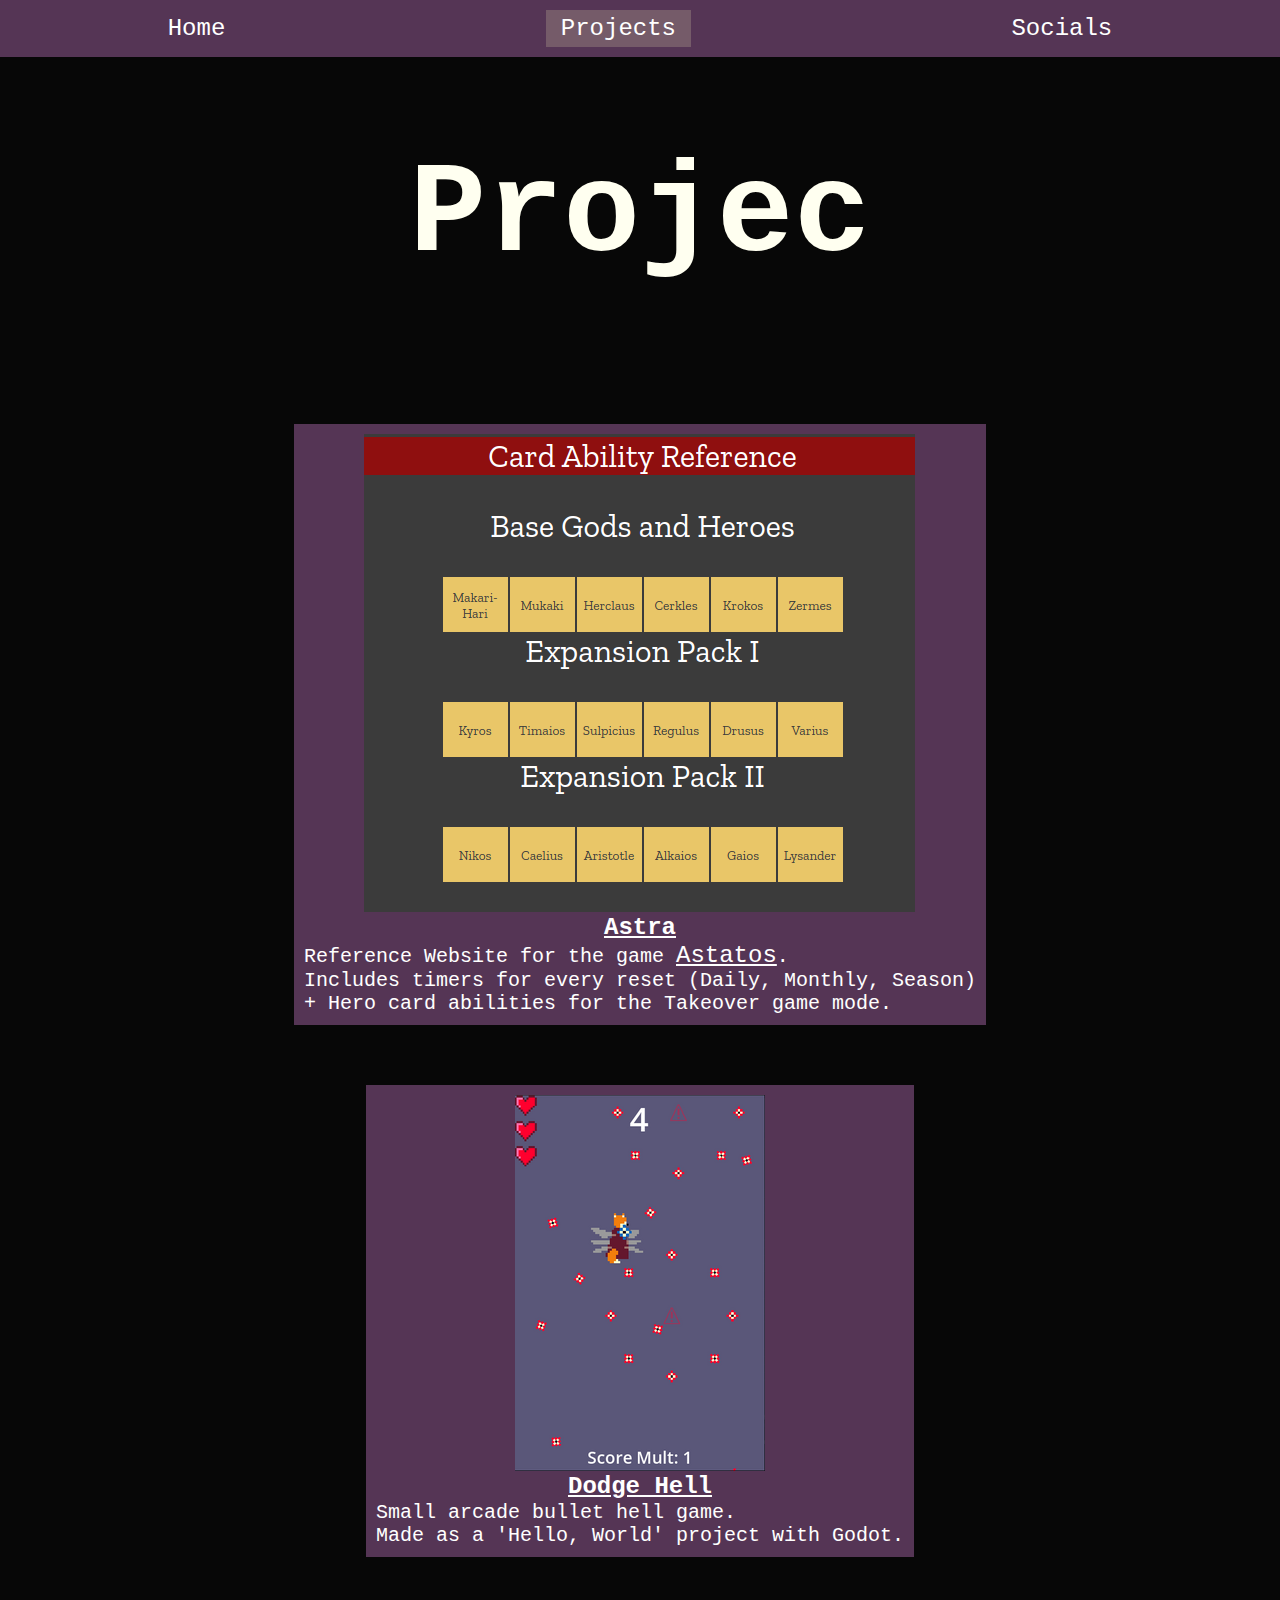
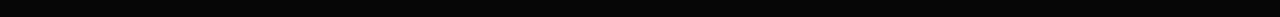
==== projects.html @ ae7c1778 "add atl texts" ====
<!DOCTYPE html>
<html lang="en">
<head>
	<meta charset="UTF-8">
	<meta name="viewport" content="width=device-width, initial-scale=1.0">
	<title>Projects</title>
	<link rel="stylesheet" href="css/grid.css">
	<link rel="stylesheet" href="css/anims.css">
	<link rel="stylesheet" href="css/index.css">
</head>
<body>
	<nav class="navbar">
		<div class="floatdiv">
			<a href="./index.html">Home</a>
			<a class="current">Projects</a>
			<a href="./socials.html">Socials</a>
		</div>
	</nav>
	<h1 class="center bigtext whitetext" id="title">Projects</h1>

	<div class="grid">
		<div class="grid">
			<div class="display flexdircol anim marginzero">

				<img src="img/astra_ss.png" alt="astatosw card ref screenshot">

				<h1><a href="https://maxylion.github.io/astatos-card-ref/" class="ignorepadding">Astra</a></h1>
				<p>
					<span>Reference Website for the game <a class="ignorepadding"href="https://store.steampowered.com/app/1430970/Astatos/">Astatos</a>.
						<br>
						Includes timers for every reset (Daily, Monthly, Season)
						<br>
						+ Hero card abilities for the Takeover game mode.
					</span>
				</p>
			</div>
			<div class="display flexdircol anim marginzero">
				
				<img src="img/dodge_hell_ss.png" alt="dodge hell screenshot">
				<h1><a href="https://maxy-lion.itch.io/dodge-hell" class="ignorepadding">Dodge Hell</a></h1>
				<p>
					<span>Small arcade bullet hell game. 
						<br>
						Made as a 'Hello, World' project with Godot.
					</span>
				</p>
			</div>
		</div>
	</div>

	<script src="index.js"></script>
	<script>
		titleFunc()
	</script>
</body>
</html>
---- css/grid.css ----
.grid {
	padding: 10px;
	display: flex;
	flex-direction: column;
	width: 75%;
	margin: 0 auto;

}
.display {
	margin: 30px 0 0;
	padding:10px;
	display: flex;
	background-color: #553555;
}
.flexdircol{
	flex-direction: column;
}
.display * {
	margin: 0 auto;
	align-self: center;
	color: white;
}
.display img {
	margin: 0 10px
}
---- css/anims.css ----
@keyframes grow {
	0% {
		width: 90%;
		height: 90%;
	}
	100% {
		width: 100%;
		height: 100%;
	}
}
@keyframes shrink {
	100% {
		width: 90%;
		height: 90%;
	}
	0% {
		width: 100%;
		height: 100%;
	}
}
.anim:hover {
	animation-name: grow;
	animation-duration: 500ms;
	animation-play-state: running;
	animation-fill-mode: forwards;
}
.anim:not(:hover) {
	animation-name: shrink;
	animation-duration: 500ms;
	animation-play-state: running;
	animation-fill-mode: forwards;
}
---- css/index.css ----
@import url('https://fonts.googleapis.com/css2?family=Josefin+Sans:ital,wght@0,700;1,700&family=Roboto+Slab&display=swap');
:root{
	--black: #070707;
	--violet-jtc: #553555ff;
	--eggplant: #755b69ff;
	--cambridge-blue: #96c5b0ff;
	--aquamarine: #adf1d2ff;
}
*{
	font-family: monospace;
	color:ivory;
}
body {
	margin: 0;
	background-color: var(--black);
	padding: 0;
}
.round {
	border-radius: 50%;
}
.marginzero {
	margin: 30px auto;
}
.whitetext {
	color: ivory;
}
.bigtext {
	font-size: 128px;
}
.center {
	text-align: center;
}
nav {
	width: 100%;
	padding: 10px 0;
	background: var(--violet-jtc);
}
.floatdiv {
	width: 100%;
	display: flex;
}
a{
	font-size: 24px;
	margin: 0 auto;
	padding: 5px 15px;
	text-decoration: none;
	color: white;
}
.ignorepadding {
	padding: initial;
	text-decoration: underline;
}
a:hover{
	background-color: var(--eggplant);
	color: white;
}
.current {
	background-color: var(--eggplant);
	color: white;
}
.bigtext {
	font-size: 128px;
}
.centerimg {display: block;
	margin: 30px auto;
	width: 25%;
}
p {
	margin: 0 10%;
	font-size: 20px;
}
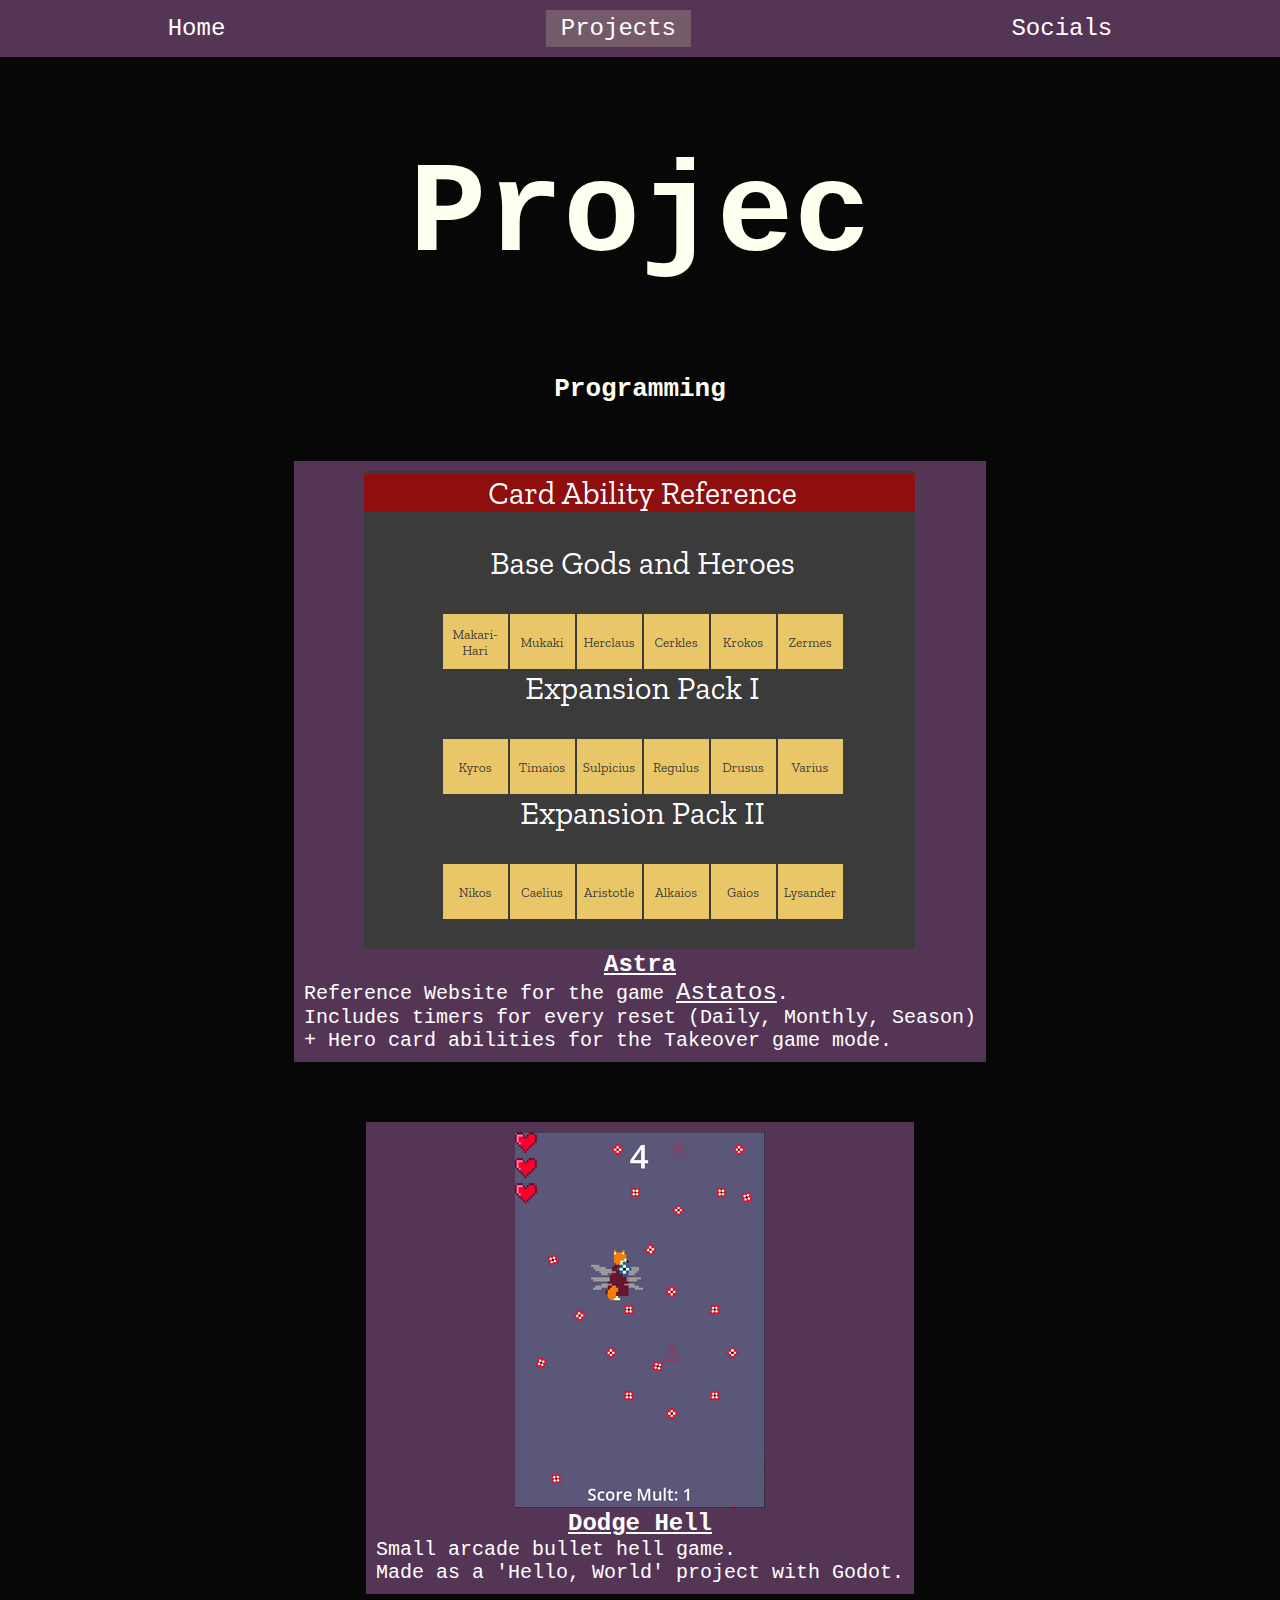
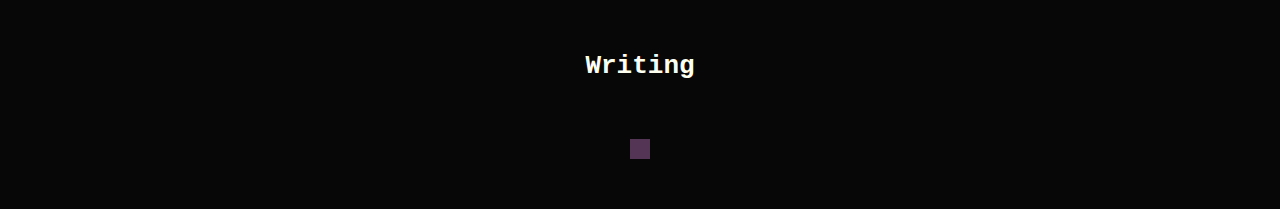
==== commit 8bdd8fd7: "add images, update css, update html" ====
--- a/projects.html
+++ b/projects.html
@@ -4,6 +4,12 @@
 	<meta charset="UTF-8">
 	<meta name="viewport" content="width=device-width, initial-scale=1.0">
 	<title>Projects</title>
+
+	<meta property="og:title" content="Maxy's projects" />
+	<meta property="og:type" content="website" />
+	<meta property="og:url" content="https://maxylion.github.io/home/projects" />
+	<meta property="og:description" content="Maxy's homepage for projects" />
+	<meta name="theme-color" content="#553555">
 	<link rel="stylesheet" href="css/grid.css">
 	<link rel="stylesheet" href="css/anims.css">
 	<link rel="stylesheet" href="css/index.css">
@@ -17,37 +23,40 @@
 		</div>
 	</nav>
 	<h1 class="center bigtext whitetext" id="title">Projects</h1>
+	<h1 class="center whitetext">Programming</h1>
+	<div class="grid">
+		<div class="display flexdircol anim marginzero">
 
-	<div class="grid">
-		<div class="grid">
-			<div class="display flexdircol anim marginzero">
+			<img src="img/astra_ss.png" alt="astatosw card ref screenshot">
 
-				<img src="img/astra_ss.png" alt="astatosw card ref screenshot">
-
-				<h1><a href="https://maxylion.github.io/astatos-card-ref/" class="ignorepadding">Astra</a></h1>
-				<p>
-					<span>Reference Website for the game <a class="ignorepadding"href="https://store.steampowered.com/app/1430970/Astatos/">Astatos</a>.
-						<br>
-						Includes timers for every reset (Daily, Monthly, Season)
-						<br>
-						+ Hero card abilities for the Takeover game mode.
-					</span>
-				</p>
-			</div>
-			<div class="display flexdircol anim marginzero">
-				
-				<img src="img/dodge_hell_ss.png" alt="dodge hell screenshot">
-				<h1><a href="https://maxy-lion.itch.io/dodge-hell" class="ignorepadding">Dodge Hell</a></h1>
-				<p>
-					<span>Small arcade bullet hell game. 
-						<br>
-						Made as a 'Hello, World' project with Godot.
-					</span>
-				</p>
-			</div>
+			<h1><a href="https://maxylion.github.io/astatos-card-ref/" class="ignorepadding">Astra</a></h1>
+			<p>
+				<span>Reference Website for the game <a class="ignorepadding"href="https://store.steampowered.com/app/1430970/Astatos/">Astatos</a>.
+					<br>
+					Includes timers for every reset (Daily, Monthly, Season)
+					<br>
+					+ Hero card abilities for the Takeover game mode.
+				</span>
+			</p>
+		</div>
+		<div class="display flexdircol anim marginzero">
+			
+			<img src="img/dodge_hell_ss.png" alt="dodge hell screenshot">
+			<h1><a href="https://maxy-lion.itch.io/dodge-hell" class="ignorepadding">Dodge Hell</a></h1>
+			<p>
+				<span>Small arcade bullet hell game. 
+					<br>
+					Made as a 'Hello, World' project with Godot.
+				</span>
+			</p>
 		</div>
 	</div>
-
+	<h1 class="center whitetext">Writing</h1>
+	<div class="grid">
+		<div class="display flexdircol marginzero">
+			
+		</div>
+	</div>
 	<script src="index.js"></script>
 	<script>
 		titleFunc()
--- a/css/grid.css
+++ b/css/grid.css
@@ -12,6 +12,9 @@
 	display: flex;
 	background-color: #553555;
 }
+.flexdirrow {
+	flex-direction: row;
+}
 .flexdircol{
 	flex-direction: column;
 }
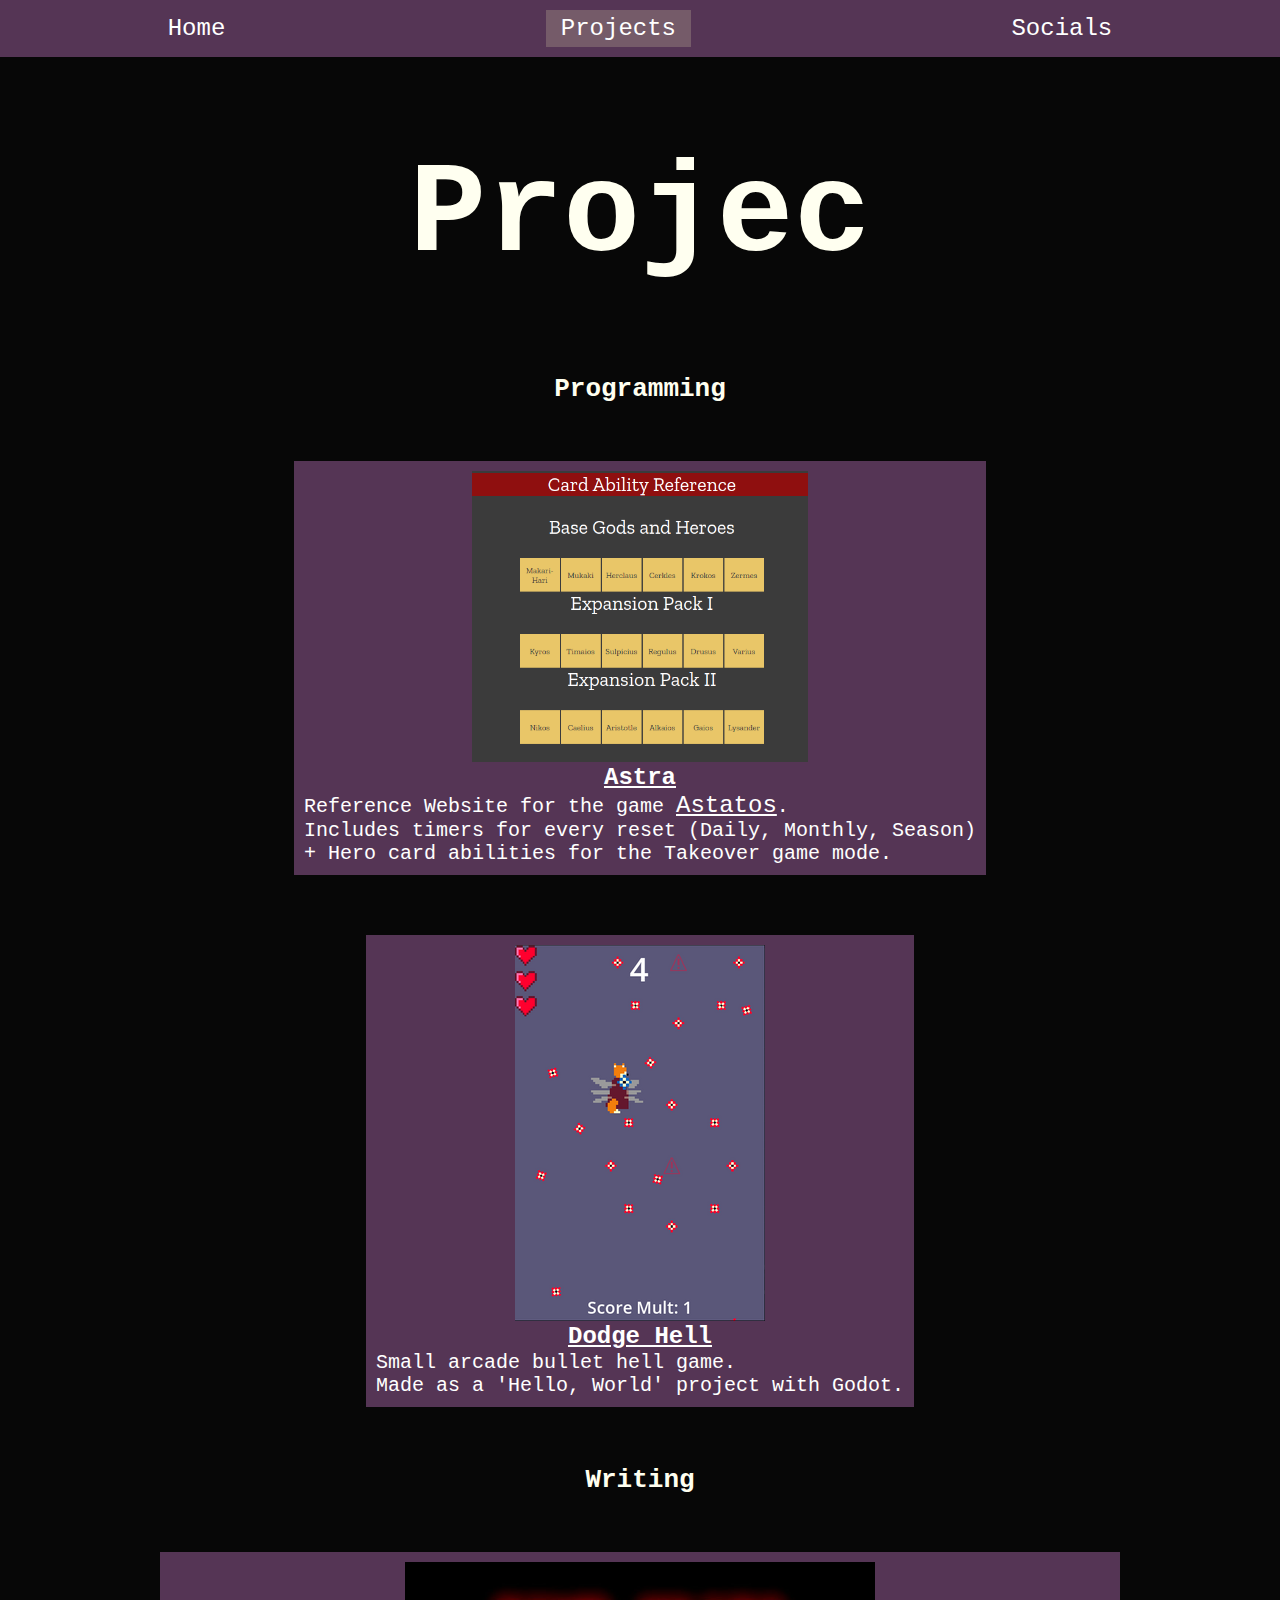
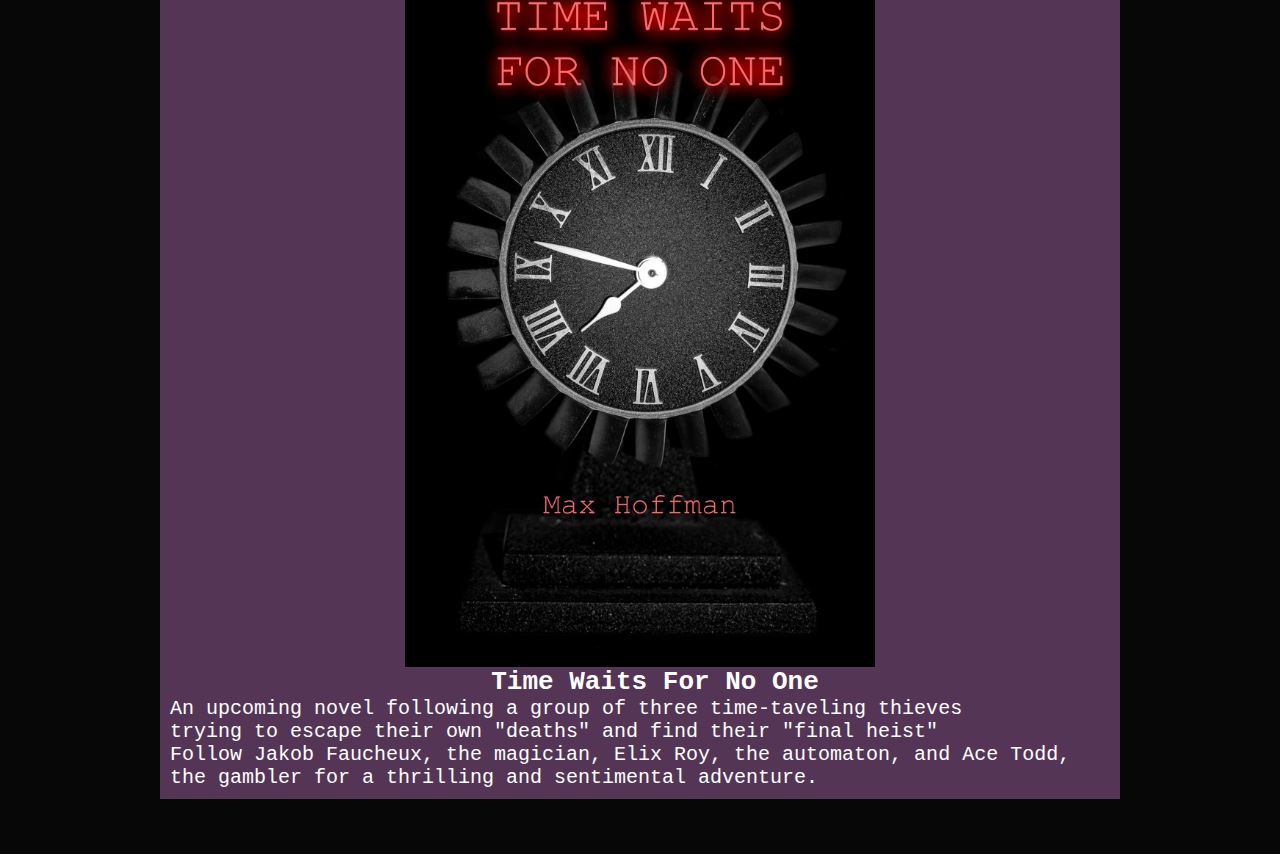
==== commit 503f26f6: "update styles" ====
--- a/projects.html
+++ b/projects.html
@@ -29,9 +29,9 @@
 
 			<img src="img/astra_ss.png" alt="astatosw card ref screenshot">
 
-			<h1><a href="https://maxylion.github.io/astatos-card-ref/" class="ignorepadding">Astra</a></h1>
+			<h1><a href="https://maxylion.github.io/astatos-card-ref/" target="_blank" class="ignorepadding">Astra</a></h1>
 			<p>
-				<span>Reference Website for the game <a class="ignorepadding"href="https://store.steampowered.com/app/1430970/Astatos/">Astatos</a>.
+				<span>Reference Website for the game <a target="_blank" class="ignorepadding"href="https://store.steampowered.com/app/1430970/Astatos/">Astatos</a>.
 					<br>
 					Includes timers for every reset (Daily, Monthly, Season)
 					<br>
@@ -42,7 +42,7 @@
 		<div class="display flexdircol anim marginzero">
 			
 			<img src="img/dodge_hell_ss.png" alt="dodge hell screenshot">
-			<h1><a href="https://maxy-lion.itch.io/dodge-hell" class="ignorepadding">Dodge Hell</a></h1>
+			<h1><a href="https://maxy-lion.itch.io/dodge-hell" target="_blank" class="ignorepadding">Dodge Hell</a></h1>
 			<p>
 				<span>Small arcade bullet hell game. 
 					<br>
@@ -53,8 +53,18 @@
 	</div>
 	<h1 class="center whitetext">Writing</h1>
 	<div class="grid">
-		<div class="display flexdircol marginzero">
-			
+		<div class="display flexdircol anim marginzero">
+			<img src="img/cover_new.jpg" alt="Time Waits For No One cover">
+			<h1><a href="https://www.inkitt.com/maxhoffman" target="_blank"></a> Time Waits For No One</h1>
+			<p id="txtcenter">
+				<span>
+					An upcoming novel following a group of three time-taveling thieves
+					<br>
+					trying to escape their own "deaths" and find their "final heist"
+					<br>
+					Follow Jakob Faucheux, the magician, Elix Roy, the automaton, and Ace Todd, the gambler for a thrilling and sentimental adventure.
+				</span>
+			</p>
 		</div>
 	</div>
 	<script src="index.js"></script>
--- a/css/index.css
+++ b/css/index.css
@@ -15,8 +15,16 @@
 	background-color: var(--black);
 	padding: 0;
 }
+img{
+	max-width: 50%;
+	max-height: 25%;
+	margin: 10px 0;
+}
 .round {
 	border-radius: 50%;
+}
+.txtcenter *{
+	align-content: center;
 }
 .marginzero {
 	margin: 30px auto;
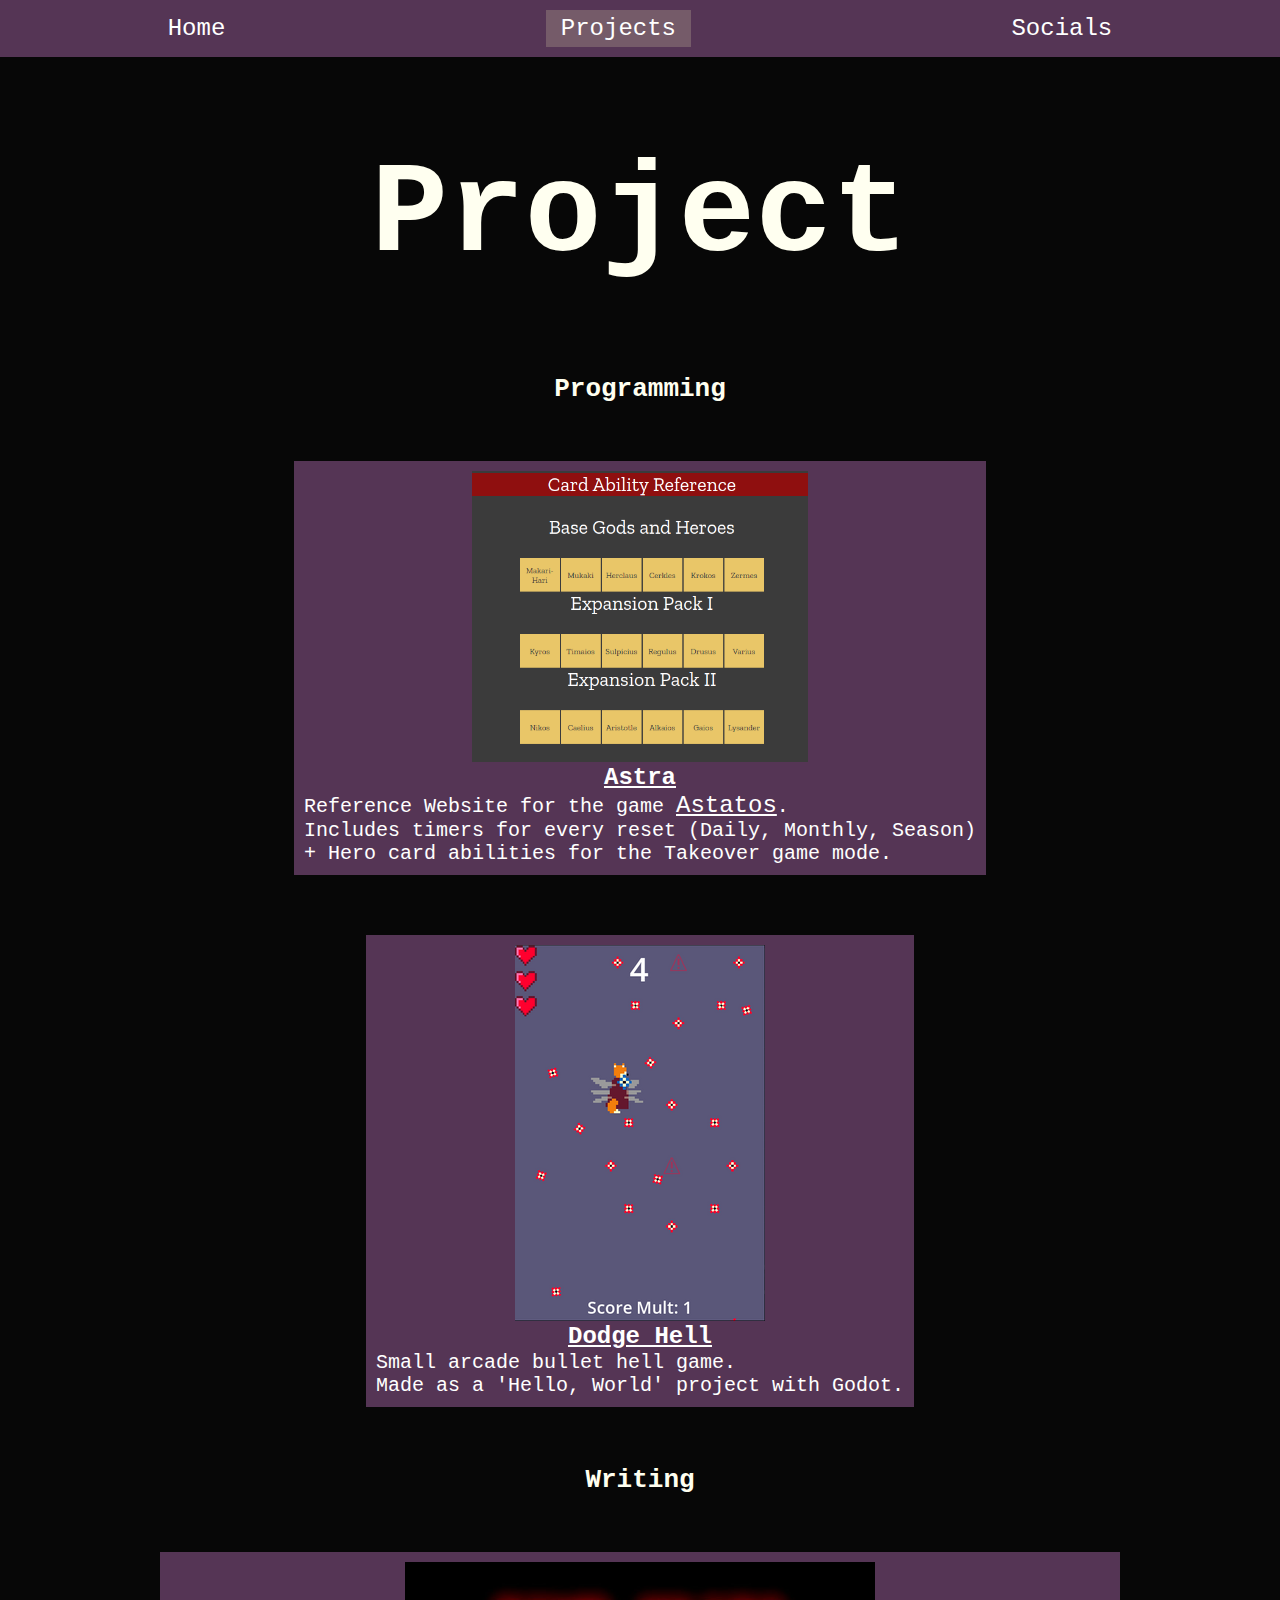
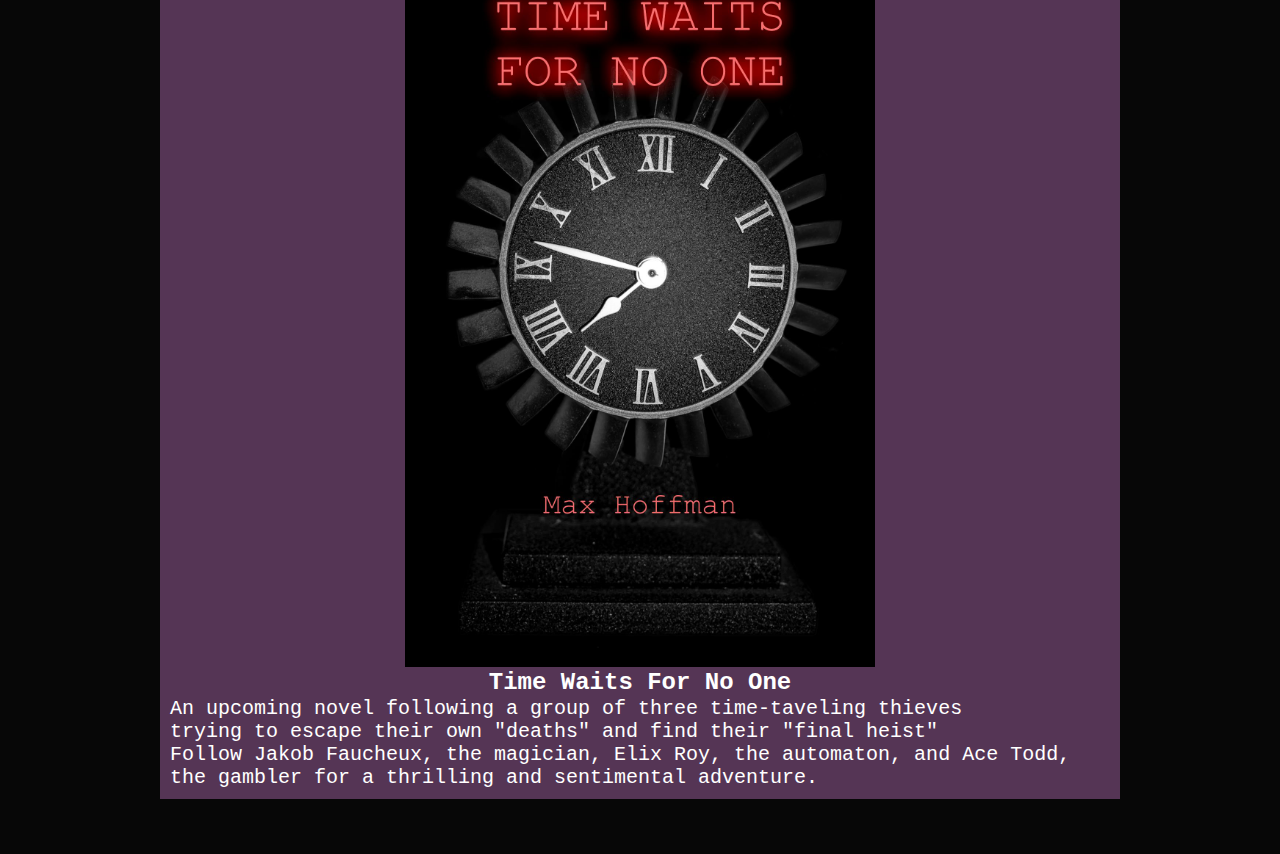
==== commit 23caeb78: "fix a tag" ====
--- a/projects.html
+++ b/projects.html
@@ -55,7 +55,7 @@
 	<div class="grid">
 		<div class="display flexdircol anim marginzero">
 			<img src="img/cover_new.jpg" alt="Time Waits For No One cover">
-			<h1><a href="https://www.inkitt.com/maxhoffman" target="_blank"></a> Time Waits For No One</h1>
+			<h1><a href="https://www.inkitt.com/maxhoffman" target="_blank">Time Waits For No One</a> </h1>
 			<p id="txtcenter">
 				<span>
 					An upcoming novel following a group of three time-taveling thieves
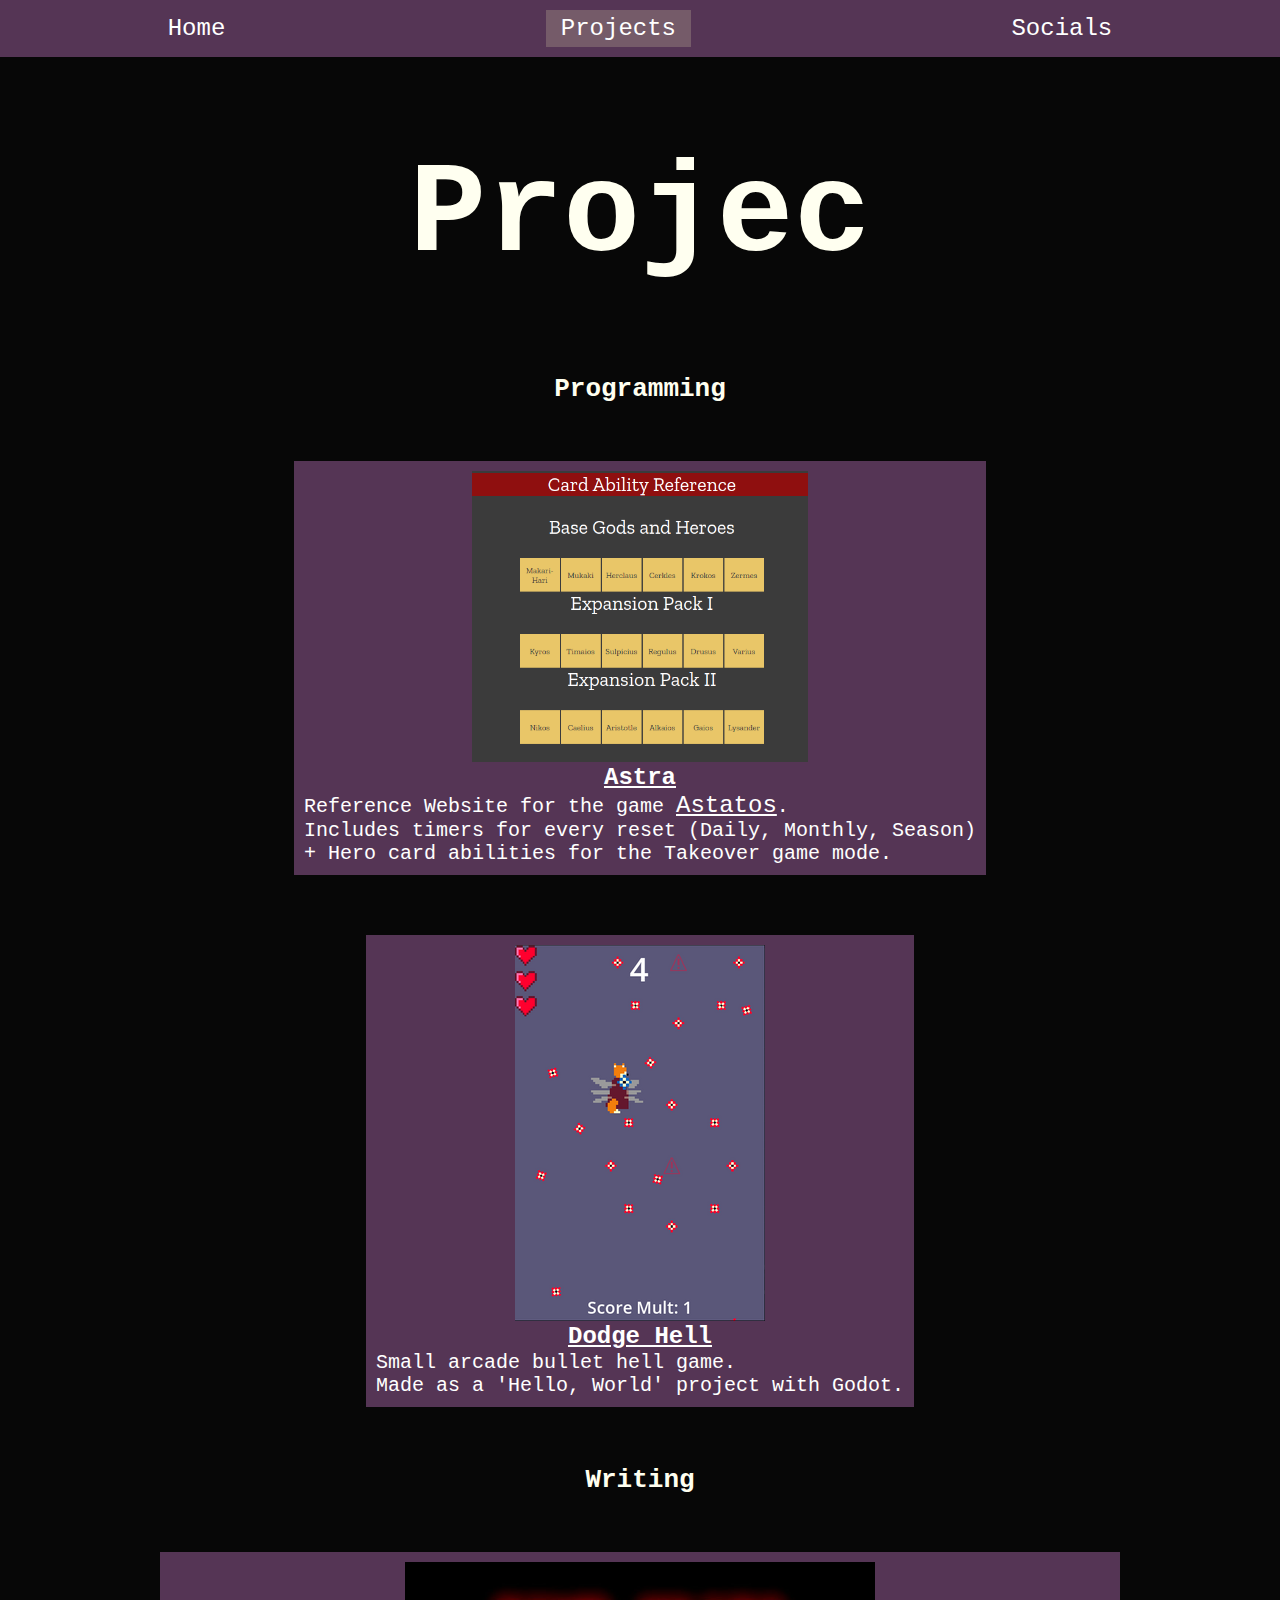
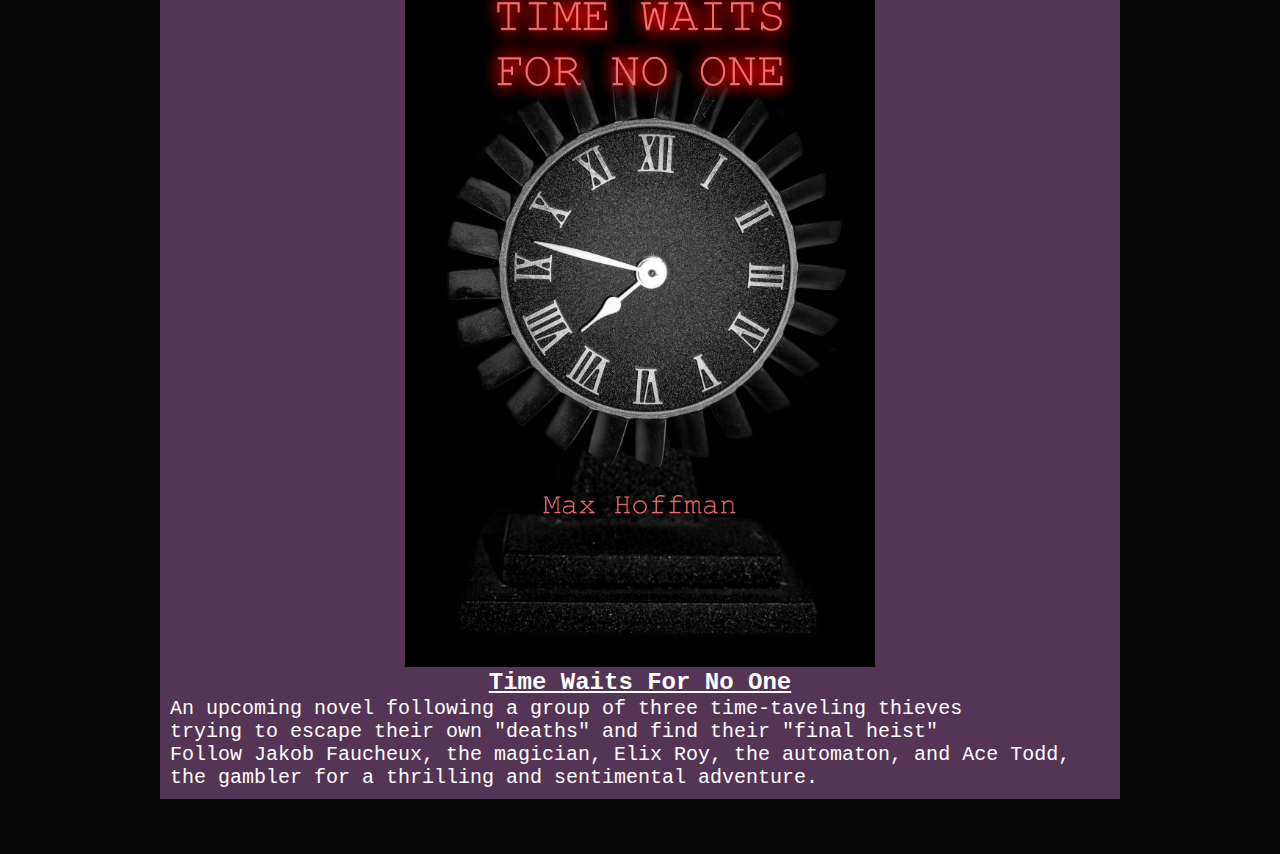
==== commit b3a7bfbe: "fixed writng sextion" ====
--- a/projects.html
+++ b/projects.html
@@ -55,7 +55,7 @@
 	<div class="grid">
 		<div class="display flexdircol anim marginzero">
 			<img src="img/cover_new.jpg" alt="Time Waits For No One cover">
-			<h1><a href="https://www.inkitt.com/maxhoffman" target="_blank">Time Waits For No One</a> </h1>
+			<h1><a href="https://www.inkitt.com/maxhoffman" target="_blank" class="ignorepadding">Time Waits For No One</a> </h1>
 			<p id="txtcenter">
 				<span>
 					An upcoming novel following a group of three time-taveling thieves
